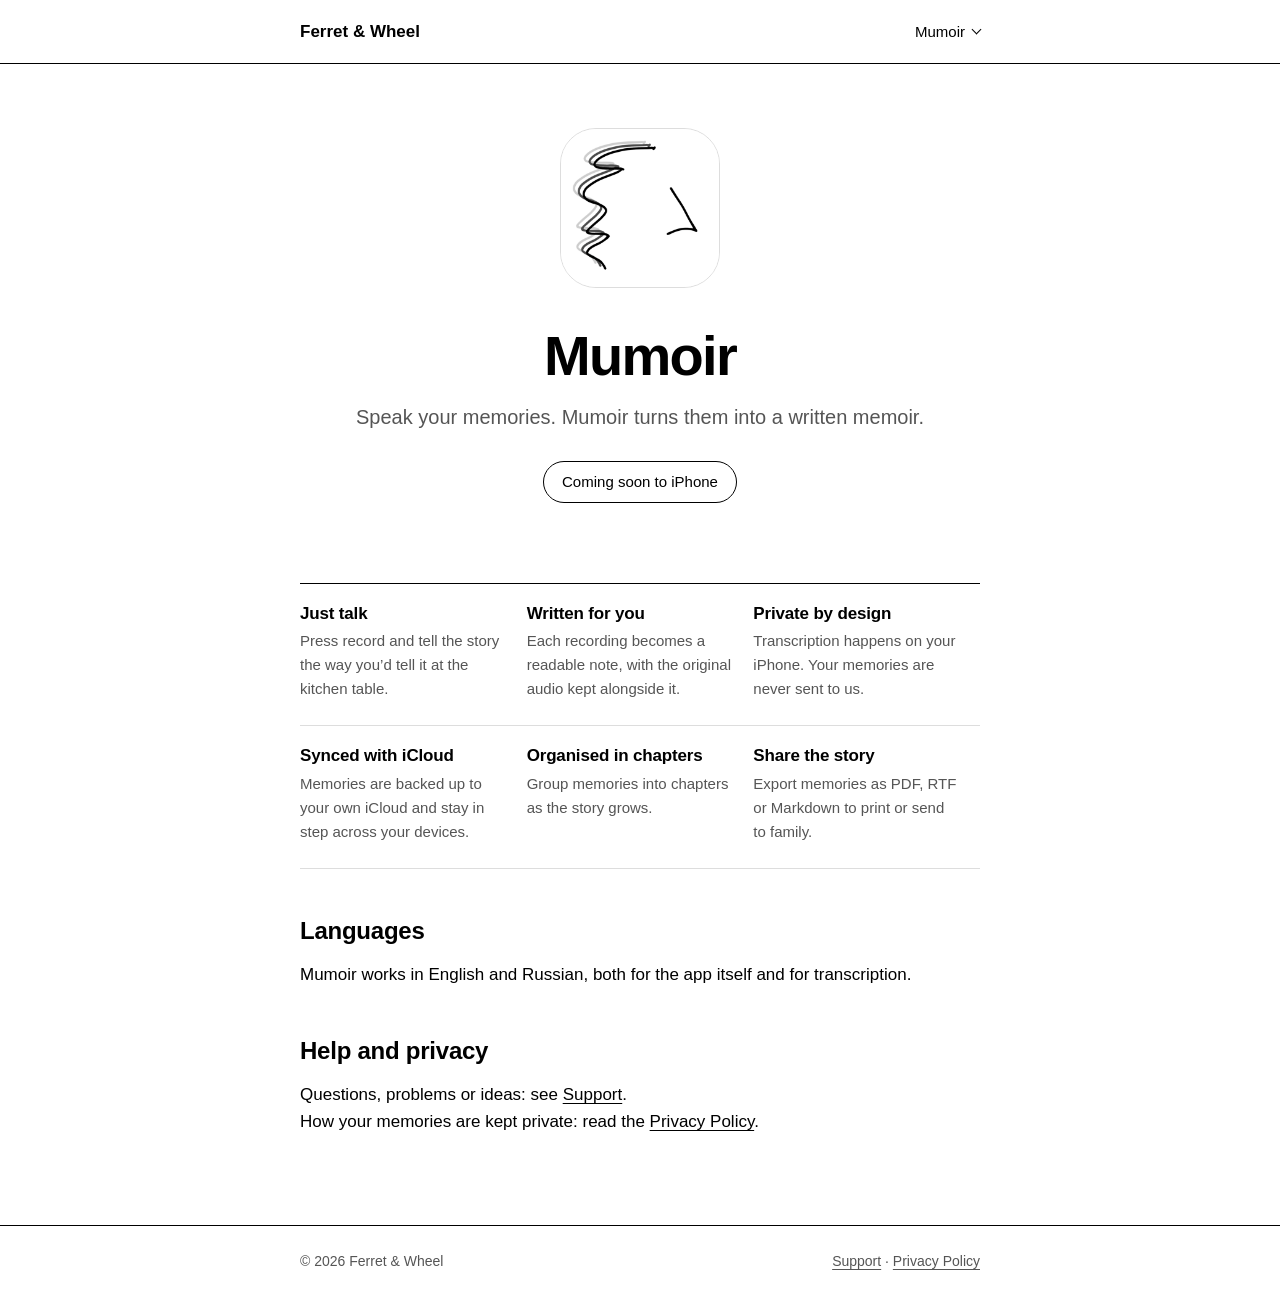
==== mumoir/index.html @ 9caa5ca9 "Add Ferret & Wheel site with Mumoir pages Studio landing page plus Mumoir about, support and privacy" ====
<!doctype html>
<html lang="en">
<head>
  <meta charset="utf-8">
  <meta name="viewport" content="width=device-width, initial-scale=1">
  <title>Mumoir</title>
  <meta name="description" content="Speak your memories and Mumoir turns them into a written memoir. Private, on-device transcription for iPhone.">
  <link rel="icon" href="/assets/mumoir-icon.png">
  <link rel="apple-touch-icon" href="/assets/mumoir-icon.png">
  <link rel="stylesheet" href="/assets/style.css">
  <script src="/assets/menu.js" defer></script>
</head>
<body>
  <header class="site">
    <div class="wrap">
      <a class="brand" href="/">Ferret &amp; Wheel</a>
      <nav>
        <details class="menu">
          <summary>Mumoir</summary>
          <ul>
            <li><a href="/mumoir/" aria-current="page">About</a></li>
            <li><a href="/mumoir/support/">Support</a></li>
            <li><a href="/mumoir/privacy/">Privacy</a></li>
          </ul>
        </details>
      </nav>
    </div>
  </header>

  <main>
    <div class="wrap">
      <section class="hero">
        <img class="icon" src="/assets/mumoir-icon.png" alt="Mumoir app icon">
        <h1>Mumoir</h1>
        <p class="lede">Speak your memories. Mumoir turns them into a written memoir.</p>
        <!-- Swap for the TestFlight public link, then the App Store link at launch. -->
        <span class="badge">Coming soon to iPhone</span>
      </section>

      <ul class="features">
        <li>
          <h3>Just talk</h3>
          <p>Press record and tell the story the way you’d tell it at the kitchen table.</p>
        </li>
        <li>
          <h3>Written for you</h3>
          <p>Each recording becomes a readable note, with the original audio kept alongside it.</p>
        </li>
        <li>
          <h3>Private by design</h3>
          <p>Transcription happens on your iPhone. Your memories are never sent to us.</p>
        </li>
        <li>
          <h3>Synced with iCloud</h3>
          <p>Memories are backed up to your own iCloud and stay in step across your devices.</p>
        </li>
        <li>
          <h3>Organised in chapters</h3>
          <p>Group memories into chapters as the story grows.</p>
        </li>
        <li>
          <h3>Share the story</h3>
          <p>Export memories as PDF, RTF or Markdown to print or send to family.</p>
        </li>
      </ul>

      <h2>Languages</h2>
      <p>Mumoir works in English and Russian, both for the app itself and for transcription.</p>

      <h2>Help and privacy</h2>
      <p>Questions, problems or ideas: see <a href="/mumoir/support/">Support</a>.<br>
      How your memories are kept private: read the <a href="/mumoir/privacy/">Privacy Policy</a>.</p>
    </div>
  </main>

  <footer class="site">
    <div class="wrap">
      <span>© 2026 Ferret &amp; Wheel</span>
      <span><a href="/mumoir/support/">Support</a> · <a href="/mumoir/privacy/">Privacy Policy</a></span>
    </div>
  </footer>
</body>
</html>
---- assets/style.css ----
:root {
  --bg: #ffffff;
  --text: #000000;
  --muted: #555555;
  --line: #000000;
  --soft-line: #dddddd;
  --font: "Helvetica Neue", Helvetica, Arial, sans-serif;
  color-scheme: light dark;
}

@media (prefers-color-scheme: dark) {
  :root {
    --bg: #000000;
    --text: #ffffff;
    --muted: #aaaaaa;
    --line: #ffffff;
    --soft-line: #333333;
  }
}

* { box-sizing: border-box; }

html { -webkit-text-size-adjust: 100%; }

body {
  margin: 0;
  background: var(--bg);
  color: var(--text);
  font: 17px/1.6 var(--font);
}

a { color: var(--text); text-underline-offset: 3px; }

.wrap {
  max-width: 720px;
  margin: 0 auto;
  padding: 0 20px;
}

header.site {
  padding: 18px 0;
  border-bottom: 1px solid var(--line);
}

header.site .wrap {
  display: flex;
  justify-content: space-between;
  align-items: center;
  gap: 16px;
  flex-wrap: wrap;
}

header.site a.brand {
  color: var(--text);
  text-decoration: none;
  font-weight: 700;
}

header.site nav { display: flex; gap: 18px; font-size: 15px; }

/* App menu: a <details> dropdown, so it works on tap and keyboard without JS. */
.menu { position: relative; }

.menu summary {
  display: flex;
  align-items: center;
  gap: 8px;
  cursor: pointer;
  list-style: none;
  user-select: none;
}

.menu summary::-webkit-details-marker { display: none; }

.menu summary::after {
  content: "";
  width: 6px;
  height: 6px;
  border-right: 1.5px solid currentColor;
  border-bottom: 1.5px solid currentColor;
  transform: translateY(-2px) rotate(45deg);
  transition: transform 0.15s;
}

.menu[open] summary::after { transform: translateY(1px) rotate(-135deg); }

.menu ul {
  position: absolute;
  right: 0;
  top: calc(100% + 12px);
  z-index: 10;
  min-width: 160px;
  margin: 0;
  padding: 6px 0;
  list-style: none;
  background: var(--bg);
  border: 1px solid var(--line);
}

.menu ul a {
  display: block;
  padding: 8px 16px;
  color: var(--text);
  text-decoration: none;
}

.menu ul a:hover { background: var(--text); color: var(--bg); }
.menu ul a[aria-current] { font-weight: 700; }

main { padding: 56px 0 72px; }

h1, h2, h3 { font-weight: 700; line-height: 1.15; letter-spacing: -0.01em; }
h1 { font-size: clamp(36px, 7vw, 56px); margin: 0 0 12px; letter-spacing: -0.03em; }
h2 { font-size: 24px; margin: 48px 0 8px; }
h3 { font-size: 18px; margin: 28px 0 4px; }

.lede { font-size: 20px; color: var(--muted); margin: 0 0 28px; }
.meta { color: var(--muted); font-size: 15px; }

.hero { text-align: center; padding: 8px 0 24px; }
.hero img.icon {
  width: 160px;
  height: 160px;
  border-radius: 36px;
  border: 1px solid var(--soft-line);
  margin-bottom: 28px;
}

.badge {
  display: inline-block;
  border: 1px solid var(--line);
  padding: 8px 18px;
  border-radius: 999px;
  font-size: 15px;
}

.features {
  display: grid;
  grid-template-columns: repeat(auto-fit, minmax(200px, 1fr));
  gap: 0;
  margin: 56px 0 0;
  padding: 0;
  list-style: none;
  border-top: 1px solid var(--line);
}

.features li {
  padding: 20px 20px 24px 0;
  border-bottom: 1px solid var(--soft-line);
}

.features h3 { margin: 0 0 6px; font-size: 17px; }
.features p { margin: 0; color: var(--muted); font-size: 15px; }

.app-card {
  display: flex;
  align-items: center;
  gap: 16px;
  margin-top: 40px;
  padding: 20px 0;
  border-top: 1px solid var(--line);
  border-bottom: 1px solid var(--line);
  color: var(--text);
  text-decoration: none;
}

.app-card img { width: 64px; height: 64px; border-radius: 14px; border: 1px solid var(--soft-line); }
.app-card strong { display: block; font-size: 19px; }
.app-card span { color: var(--muted); font-size: 15px; }

.summary {
  border: 1px solid var(--line);
  padding: 16px 20px;
  margin: 24px 0;
}

.summary ul { margin: 0; padding-left: 20px; }

footer.site {
  border-top: 1px solid var(--line);
  padding: 24px 0 40px;
  color: var(--muted);
  font-size: 14px;
}

footer.site .wrap { display: flex; justify-content: space-between; gap: 16px; flex-wrap: wrap; }
footer.site a { color: var(--muted); }
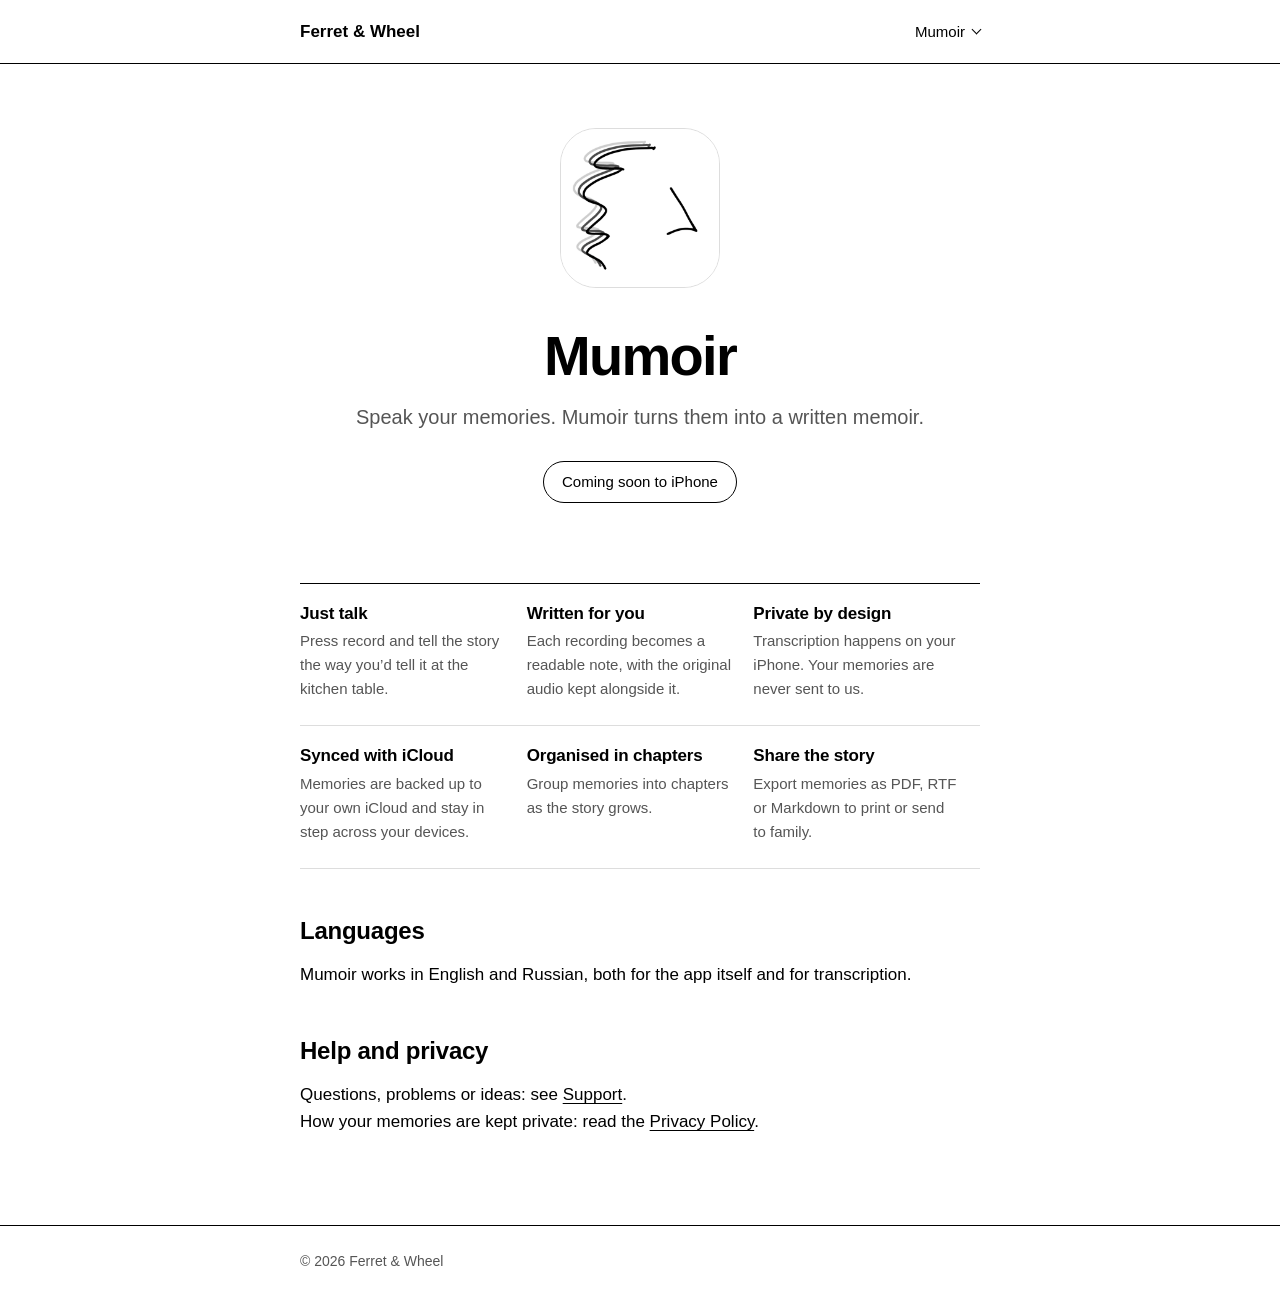
==== commit 26590735: "Drop Support and Privacy links from Mumoir footers They're already in the Mumoir menu and on the Abo" ====
--- a/mumoir/index.html
+++ b/mumoir/index.html
@@ -76,7 +76,6 @@
   <footer class="site">
     <div class="wrap">
       <span>© 2026 Ferret &amp; Wheel</span>
-      <span><a href="/mumoir/support/">Support</a> · <a href="/mumoir/privacy/">Privacy Policy</a></span>
     </div>
   </footer>
 </body>
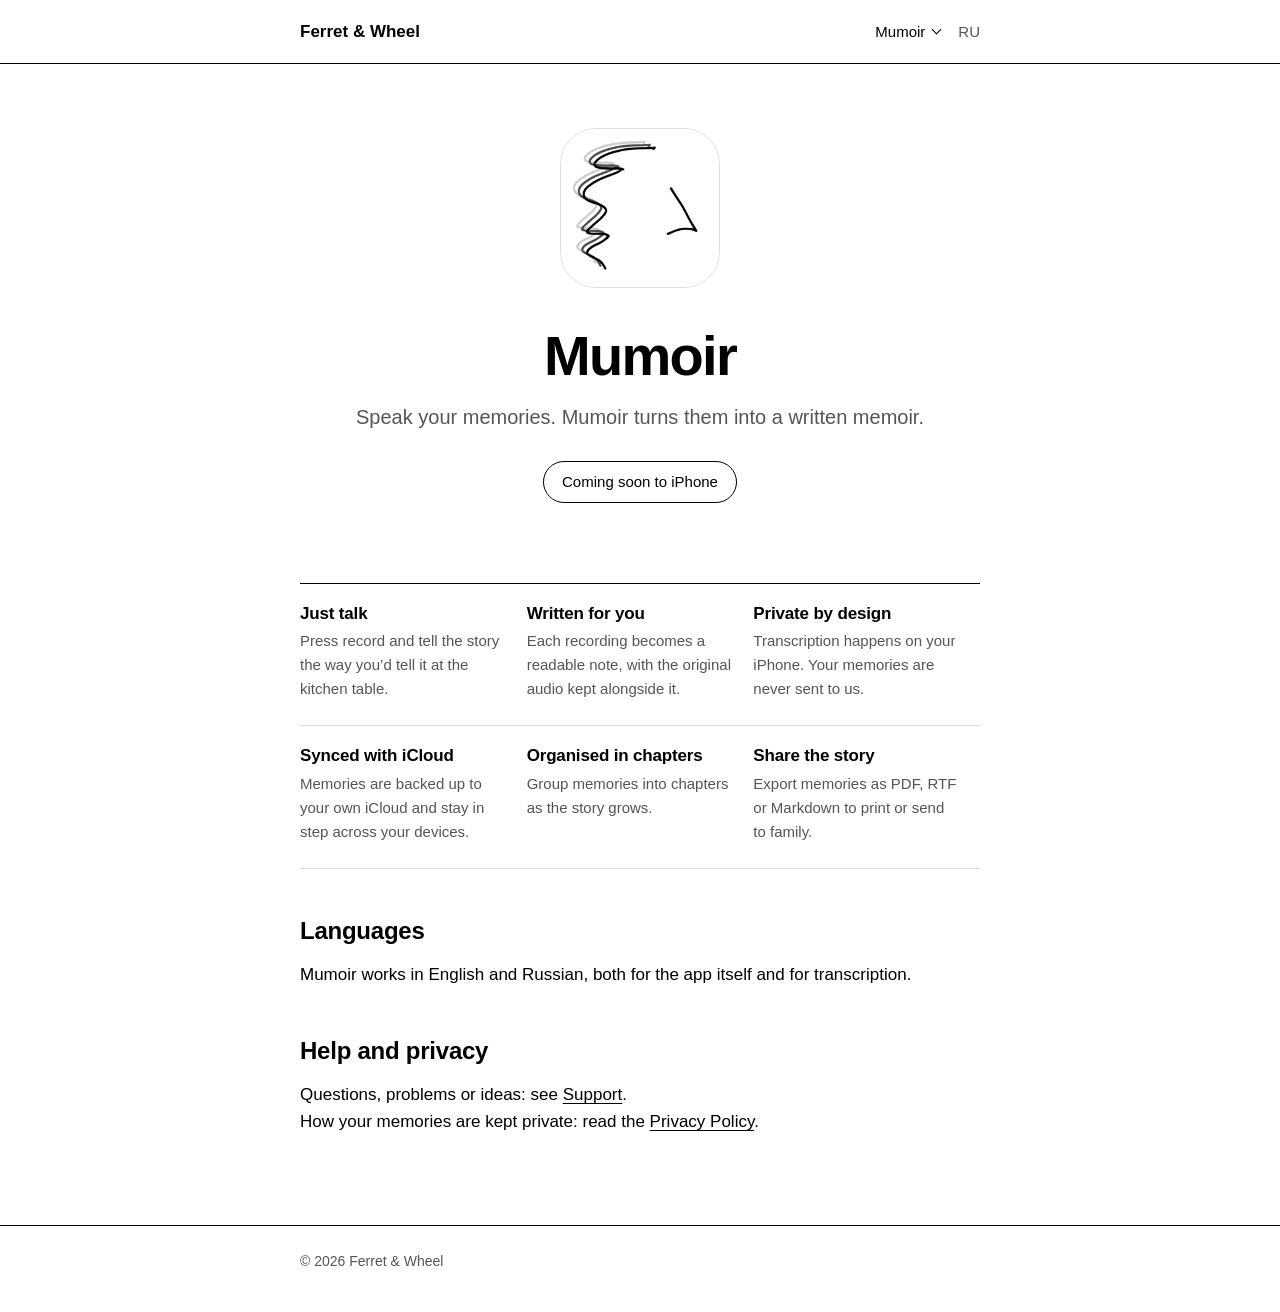
==== commit 157e2b20: "Add Russian version of the site Mirrors every page under /ru/, with an EN/RU switch in the header th" ====
--- a/mumoir/index.html
+++ b/mumoir/index.html
@@ -9,6 +9,9 @@
   <link rel="apple-touch-icon" href="/assets/mumoir-icon.png">
   <link rel="stylesheet" href="/assets/style.css">
   <script src="/assets/menu.js" defer></script>
+  <link rel="alternate" hreflang="en" href="https://ferret-and-wheel.app/mumoir/">
+  <link rel="alternate" hreflang="ru" href="https://ferret-and-wheel.app/ru/mumoir/">
+  <link rel="alternate" hreflang="x-default" href="https://ferret-and-wheel.app/mumoir/">
 </head>
 <body>
   <header class="site">
@@ -23,6 +26,7 @@
             <li><a href="/mumoir/privacy/">Privacy</a></li>
           </ul>
         </details>
+        <a class="lang" href="/ru/mumoir/" hreflang="ru" lang="ru">RU</a>
       </nav>
     </div>
   </header>
--- a/assets/style.css
+++ b/assets/style.css
@@ -56,7 +56,10 @@
   font-weight: 700;
 }
 
-header.site nav { display: flex; gap: 18px; font-size: 15px; }
+header.site nav { display: flex; align-items: center; gap: 18px; font-size: 15px; }
+
+header.site nav a.lang { color: var(--muted); text-decoration: none; }
+header.site nav a.lang:hover { color: var(--text); }
 
 /* App menu: a <details> dropdown, so it works on tap and keyboard without JS. */
 .menu { position: relative; }
